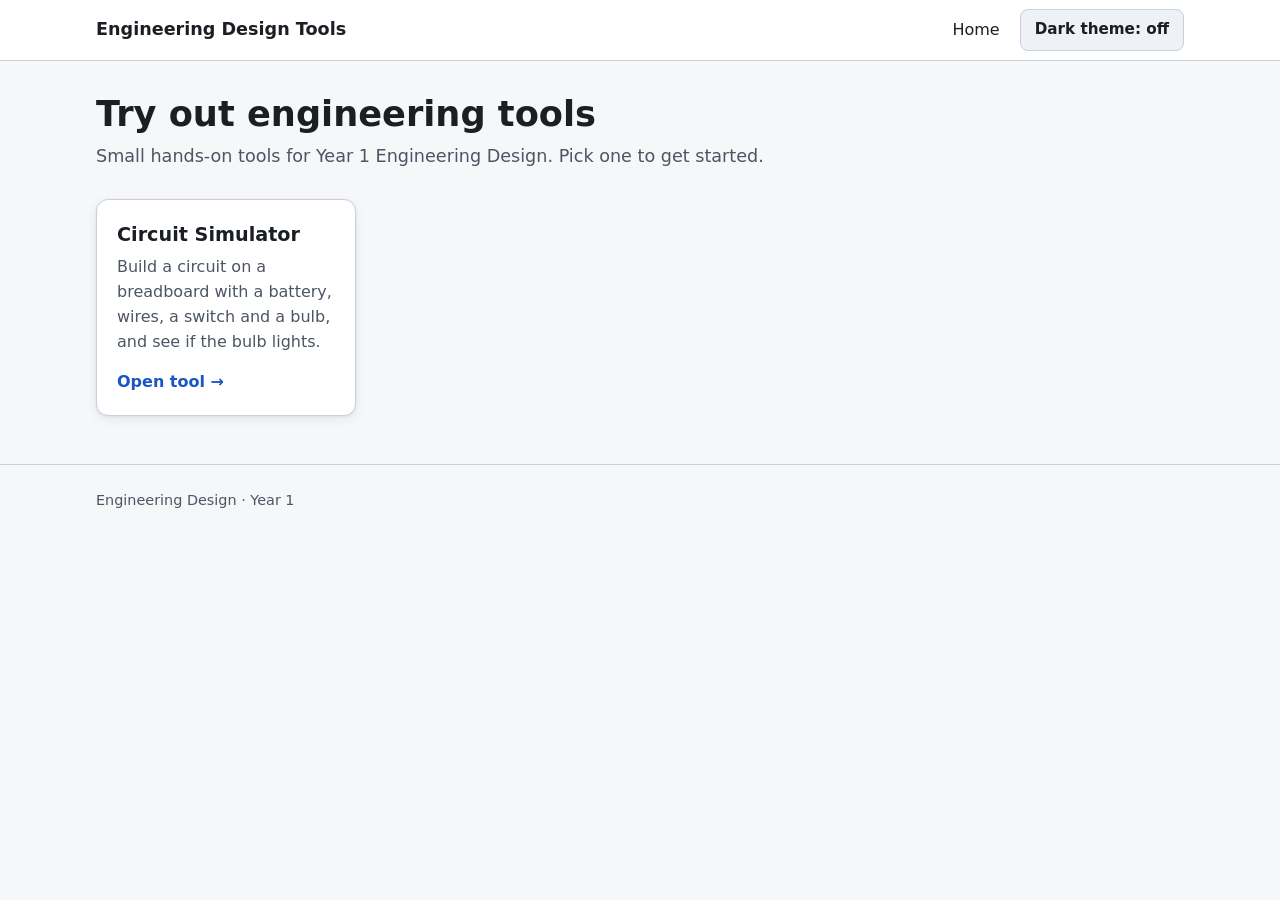
==== index.html @ 4f477979 "Add portal home page and breadboard circuit simulator Phase one: a responsive portal with a light/da" ====
<!doctype html>
<html lang="en" data-theme="light">
<head>
  <meta charset="utf-8">
  <meta name="viewport" content="width=device-width, initial-scale=1">
  <title>Engineering Design Tools</title>
  <script>
    // Apply the saved theme before the page draws, so it doesn't flash.
    try {
      if (localStorage.getItem('theme') === 'dark') {
        document.documentElement.setAttribute('data-theme', 'dark');
      }
    } catch (e) {}
  </script>
  <link rel="stylesheet" href="css/base.css">
  <script src="js/theme.js" defer></script>
</head>
<body>
  <header class="site-header">
    <div class="container">
      <a class="site-name" href="index.html">Engineering Design Tools</a>
      <nav class="site-nav" aria-label="Main">
        <a href="index.html" aria-current="page">Home</a>
      </nav>
      <button type="button" class="btn" id="theme-toggle" aria-pressed="false">Dark theme: off</button>
    </div>
  </header>

  <main>
    <div class="container">
      <h1>Try out engineering tools</h1>
      <p class="lead">Small hands-on tools for Year 1 Engineering Design. Pick one to get started.</p>

      <ul class="tool-grid">
        <li>
          <a class="tool-card" href="tools/circuit/index.html">
            <h2>Circuit Simulator</h2>
            <p>Build a circuit on a breadboard with a battery, wires, a switch and a bulb, and see if the bulb lights.</p>
            <span class="card-link">Open tool &rarr;</span>
          </a>
        </li>
      </ul>
    </div>
  </main>

  <footer class="site-footer">
    <div class="container">Engineering Design &middot; Year 1</div>
  </footer>
</body>
</html>
---- css/base.css ----
/* Shared styles for every page in the portal.
   Colors are CSS variables: defined once for the light theme,
   then redefined for the dark theme further down. */

:root {
  --bg: #f6f7f9;
  --surface: #ffffff;
  --surface-2: #eef1f5;
  --text: #1b1f24;
  --muted: #4b5563;
  --border: #c9d0da;
  --accent: #1a56c4;
  --accent-text: #ffffff;
  --ok-bg: #e6f4ea;
  --ok-text: #1e5b2e;
  --warn-bg: #fdecea;
  --warn-text: #8a1c12;
  --shadow: 0 1px 3px rgba(20, 30, 50, 0.08), 0 4px 12px rgba(20, 30, 50, 0.06);
  color-scheme: light;
}

:root[data-theme="dark"] {
  --bg: #111418;
  --surface: #1b1f25;
  --surface-2: #252a32;
  --text: #e9ecf0;
  --muted: #b4bcc8;
  --border: #414955;
  --accent: #8ab4ff;
  --accent-text: #0d1420;
  --ok-bg: #163324;
  --ok-text: #a8e6bd;
  --warn-bg: #3d1714;
  --warn-text: #ffb4a8;
  --shadow: 0 1px 3px rgba(0, 0, 0, 0.4), 0 4px 12px rgba(0, 0, 0, 0.3);
  color-scheme: dark;
}

*,
*::before,
*::after {
  box-sizing: border-box;
}

html {
  -webkit-text-size-adjust: 100%;
}

body {
  margin: 0;
  background: var(--bg);
  color: var(--text);
  font-family: system-ui, -apple-system, "Segoe UI", Roboto, "Helvetica Neue", Arial, sans-serif;
  font-size: 1rem;
  line-height: 1.55;
}

a {
  color: var(--accent);
}

:focus-visible {
  outline: 3px solid var(--accent);
  outline-offset: 2px;
}

.container {
  width: 100%;
  max-width: 1120px;
  margin: 0 auto;
  padding: 0 16px;
}

/* ---------- Header ---------- */

.site-header {
  background: var(--surface);
  border-bottom: 1px solid var(--border);
}

.site-header .container {
  display: flex;
  flex-wrap: wrap;
  align-items: center;
  gap: 8px 16px;
  min-height: 60px;
  padding-top: 8px;
  padding-bottom: 8px;
}

.site-name {
  font-weight: 700;
  font-size: 1.1rem;
  color: var(--text);
  text-decoration: none;
  margin-right: auto;
}

.site-nav a {
  color: var(--text);
  text-decoration: none;
  font-weight: 500;
  padding: 6px 4px;
}

.site-nav a:hover {
  text-decoration: underline;
}

/* ---------- Buttons ---------- */

.btn {
  font: inherit;
  font-size: 0.95rem;
  font-weight: 600;
  color: var(--text);
  background: var(--surface-2);
  border: 1px solid var(--border);
  border-radius: 8px;
  padding: 8px 14px;
  min-height: 40px;
  cursor: pointer;
}

.btn:hover {
  border-color: var(--accent);
}

.btn[aria-pressed="true"] {
  background: var(--accent);
  border-color: var(--accent);
  color: var(--accent-text);
}

/* ---------- Main content ---------- */

main {
  padding: 32px 0 48px;
}

h1 {
  font-size: clamp(1.6rem, 4vw, 2.2rem);
  line-height: 1.2;
  margin: 0 0 8px;
}

.lead {
  color: var(--muted);
  font-size: 1.1rem;
  margin: 0 0 28px;
  max-width: 60ch;
}

/* ---------- Tool cards ---------- */

.tool-grid {
  display: grid;
  grid-template-columns: repeat(auto-fill, minmax(260px, 1fr));
  gap: 16px;
  padding: 0;
  margin: 0;
  list-style: none;
}

.tool-card {
  display: flex;
  flex-direction: column;
  height: 100%;
  padding: 20px;
  background: var(--surface);
  border: 1px solid var(--border);
  border-radius: 12px;
  box-shadow: var(--shadow);
  color: var(--text);
  text-decoration: none;
}

.tool-card:hover {
  border-color: var(--accent);
}

.tool-card h2 {
  font-size: 1.2rem;
  margin: 0 0 6px;
}

.tool-card p {
  color: var(--muted);
  margin: 0 0 16px;
}

.tool-card .card-link {
  margin-top: auto;
  color: var(--accent);
  font-weight: 600;
}

.site-footer {
  color: var(--muted);
  font-size: 0.9rem;
  padding: 24px 0;
  border-top: 1px solid var(--border);
}
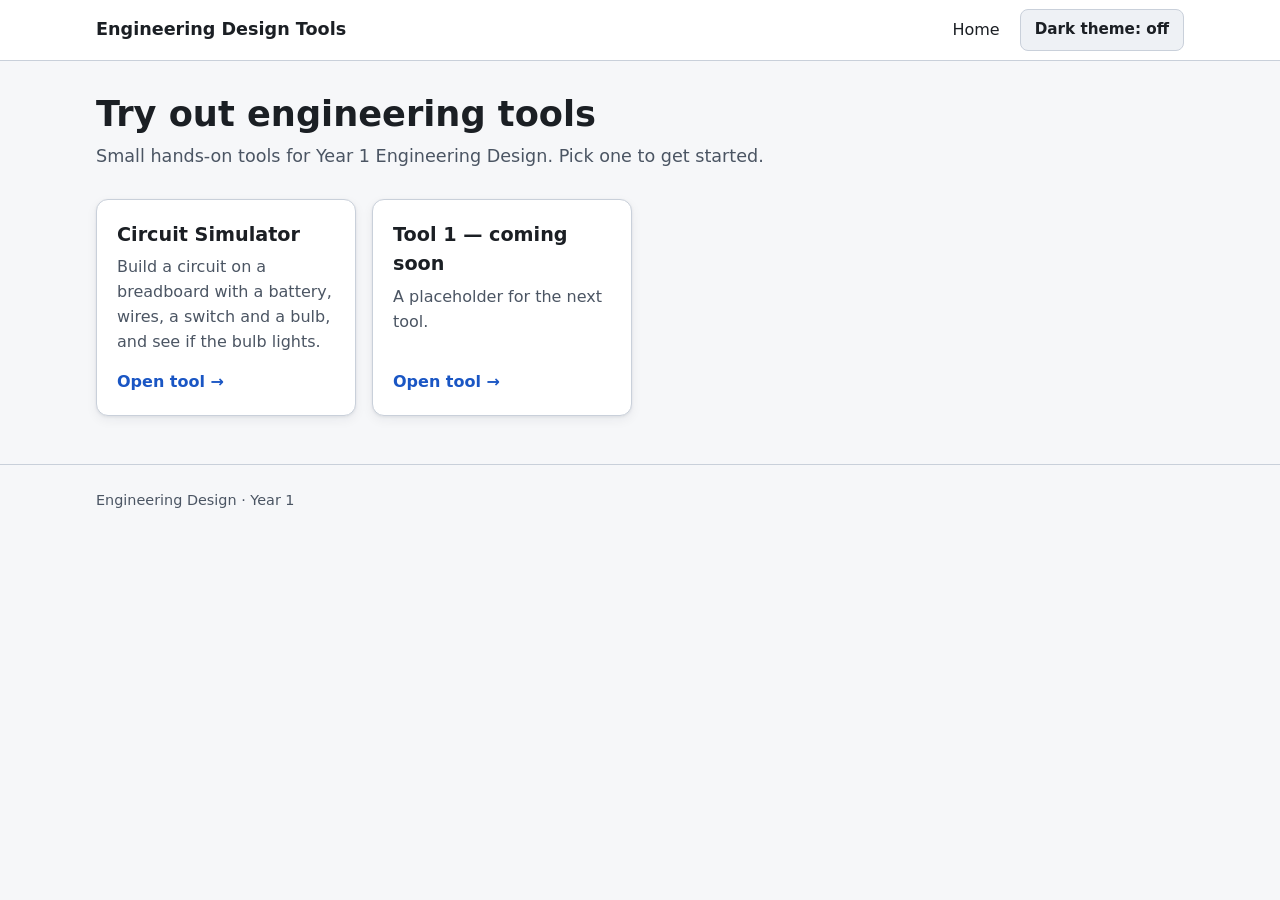
==== commit dbdbf7ba: "Add placeholder Tool 1 card and back-to-tools link Co-Authored-By: Claude Opus 5.5 <noreply@anthropi" ====
--- a/index.html
+++ b/index.html
@@ -39,6 +39,13 @@
             <span class="card-link">Open tool &rarr;</span>
           </a>
         </li>
+        <li>
+          <a class="tool-card" href="tools/tool-1/index.html">
+            <h2>Tool 1 — coming soon</h2>
+            <p>A placeholder for the next tool.</p>
+            <span class="card-link">Open tool &rarr;</span>
+          </a>
+        </li>
       </ul>
     </div>
   </main>
--- a/css/base.css
+++ b/css/base.css
@@ -138,6 +138,13 @@
   padding: 32px 0 48px;
 }
 
+.back-link {
+  display: inline-block;
+  margin-bottom: 12px;
+  padding: 6px 0;
+  font-weight: 600;
+}
+
 h1 {
   font-size: clamp(1.6rem, 4vw, 2.2rem);
   line-height: 1.2;
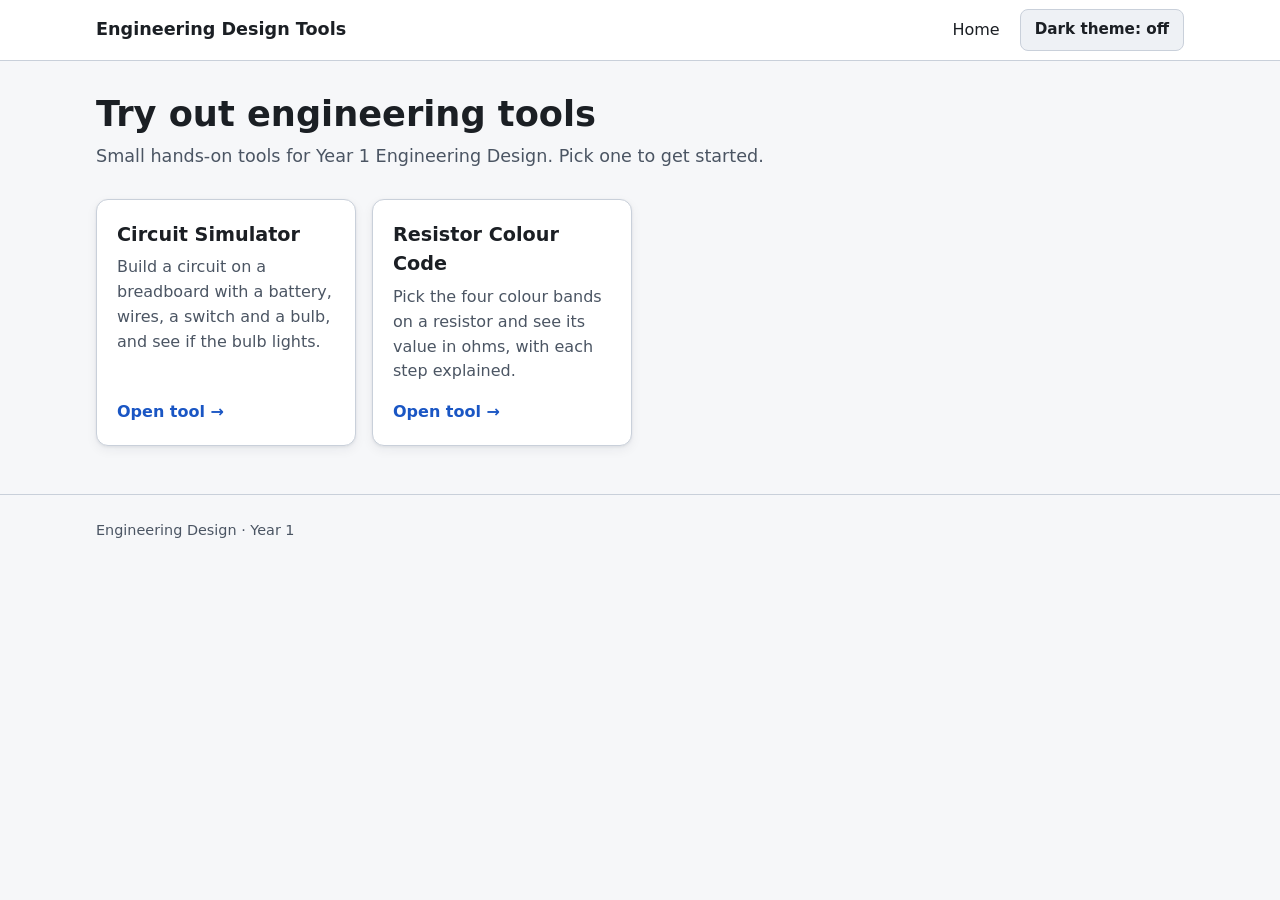
==== commit c73ba70e: "Replace Tool 1 placeholder with Resistor Colour Code tool Students pick four colour bands and see th" ====
--- a/index.html
+++ b/index.html
@@ -40,9 +40,9 @@
           </a>
         </li>
         <li>
-          <a class="tool-card" href="tools/tool-1/index.html">
-            <h2>Tool 1 — coming soon</h2>
-            <p>A placeholder for the next tool.</p>
+          <a class="tool-card" href="tools/resistor/index.html">
+            <h2>Resistor Colour Code</h2>
+            <p>Pick the four colour bands on a resistor and see its value in ohms, with each step explained.</p>
             <span class="card-link">Open tool &rarr;</span>
           </a>
         </li>
